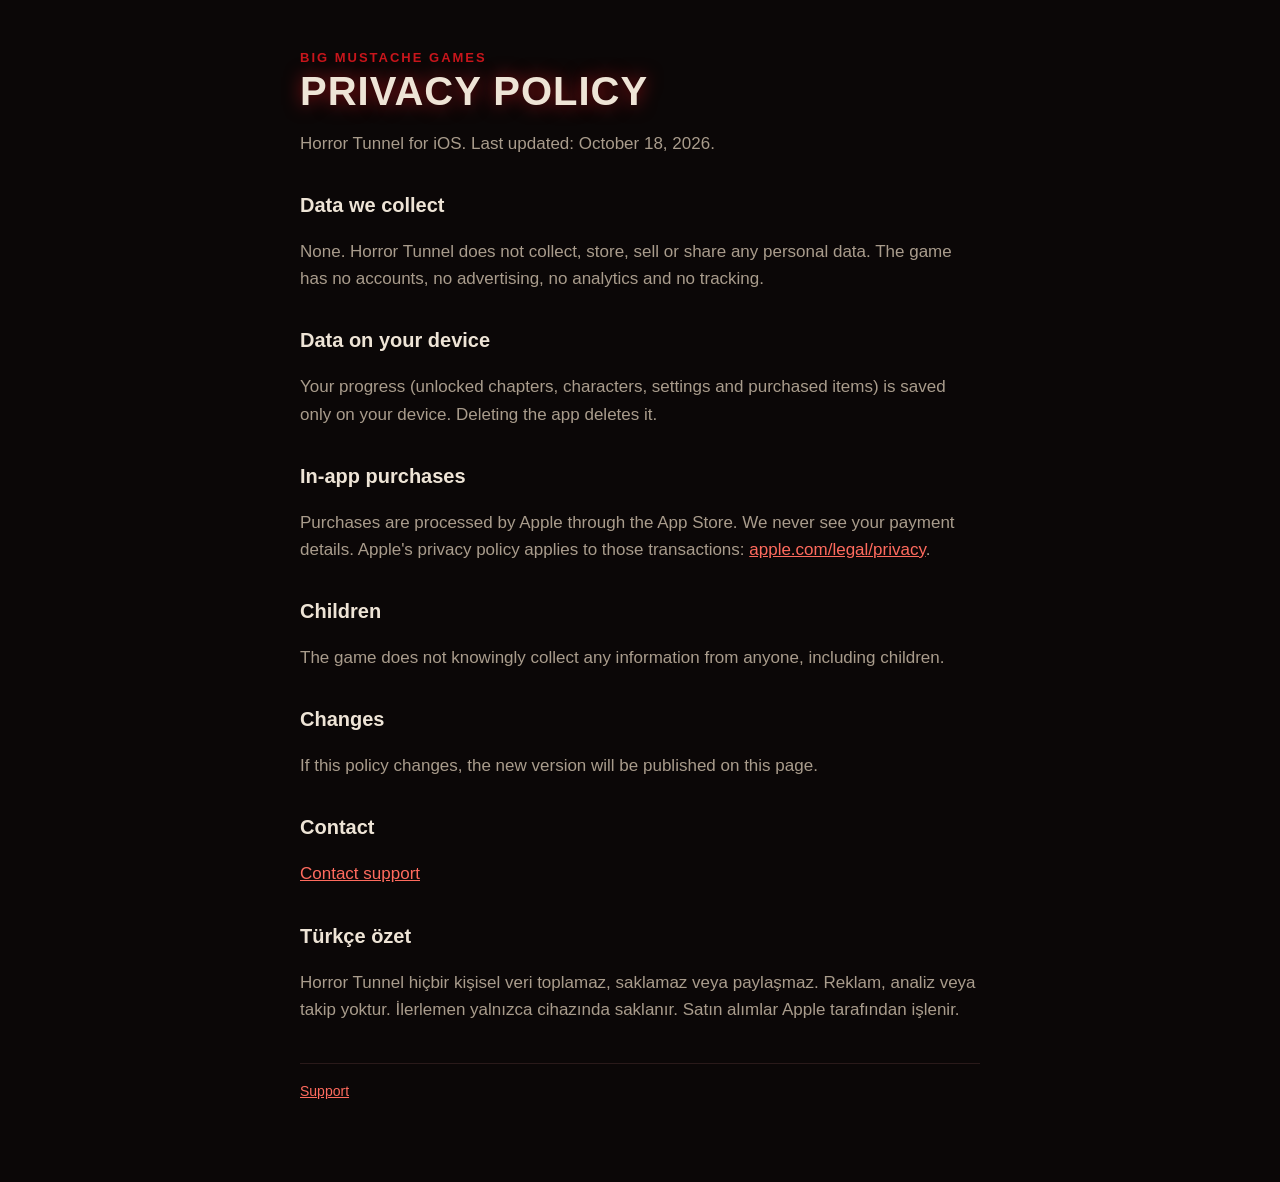
==== privacy.html @ 5620b80d "Horror Tunnel support and privacy pages" ====
<!doctype html><html lang="en"><head><meta charset="utf-8"><meta name="viewport" content="width=device-width,initial-scale=1"><title>Horror Tunnel - Privacy Policy</title><link rel="stylesheet" href="style.css"></head><body><main>
<div class="tag">Big Mustache Games</div><h1>PRIVACY POLICY</h1><p>Horror Tunnel for iOS. Last updated: October 18, 2026.</p>
<h2>Data we collect</h2><p>None. Horror Tunnel does not collect, store, sell or share any personal data. The game has no accounts, no advertising, no analytics and no tracking.</p>
<h2>Data on your device</h2><p>Your progress (unlocked chapters, characters, settings and purchased items) is saved only on your device. Deleting the app deletes it.</p>
<h2>In-app purchases</h2><p>Purchases are processed by Apple through the App Store. We never see your payment details. Apple's privacy policy applies to those transactions: <a href="https://www.apple.com/legal/privacy/">apple.com/legal/privacy</a>.</p>
<h2>Children</h2><p>The game does not knowingly collect any information from anyone, including children.</p>
<h2>Changes</h2><p>If this policy changes, the new version will be published on this page.</p>
<h2>Contact</h2><p><a href="https://github.com/bigmustachegame/horrortunnel-support/issues/new">Contact support</a></p>
<h2>Türkçe özet</h2><p>Horror Tunnel hiçbir kişisel veri toplamaz, saklamaz veya paylaşmaz. Reklam, analiz veya takip yoktur. İlerlemen yalnızca cihazında saklanır. Satın alımlar Apple tarafından işlenir.</p>
<nav><a href="index.html">Support</a></nav></main></body></html>
---- style.css ----
:root{--bg:#0b0707;--fg:#eee4d6;--dim:#a99c8c;--red:#c8161c}
*{box-sizing:border-box}body{margin:0;background:var(--bg);color:var(--fg);font:17px/1.6 -apple-system,BlinkMacSystemFont,"Segoe UI",Helvetica,Arial,sans-serif}
main{max-width:720px;margin:0 auto;padding:48px 20px 80px}
h1{font:800 40px/1.1 Impact,"Arial Narrow",sans-serif;letter-spacing:1px;margin:0 0 6px;color:var(--fg);text-shadow:0 0 18px rgba(200,22,28,.7)}
h2{font-size:20px;margin:32px 0 8px;color:var(--fg)}p,li{color:var(--dim)}a{color:#ff6b5e}
.tag{color:var(--red);font-weight:700;letter-spacing:2px;text-transform:uppercase;font-size:13px}
nav{margin-top:40px;border-top:1px solid #2a1a1a;padding-top:16px;font-size:14px}
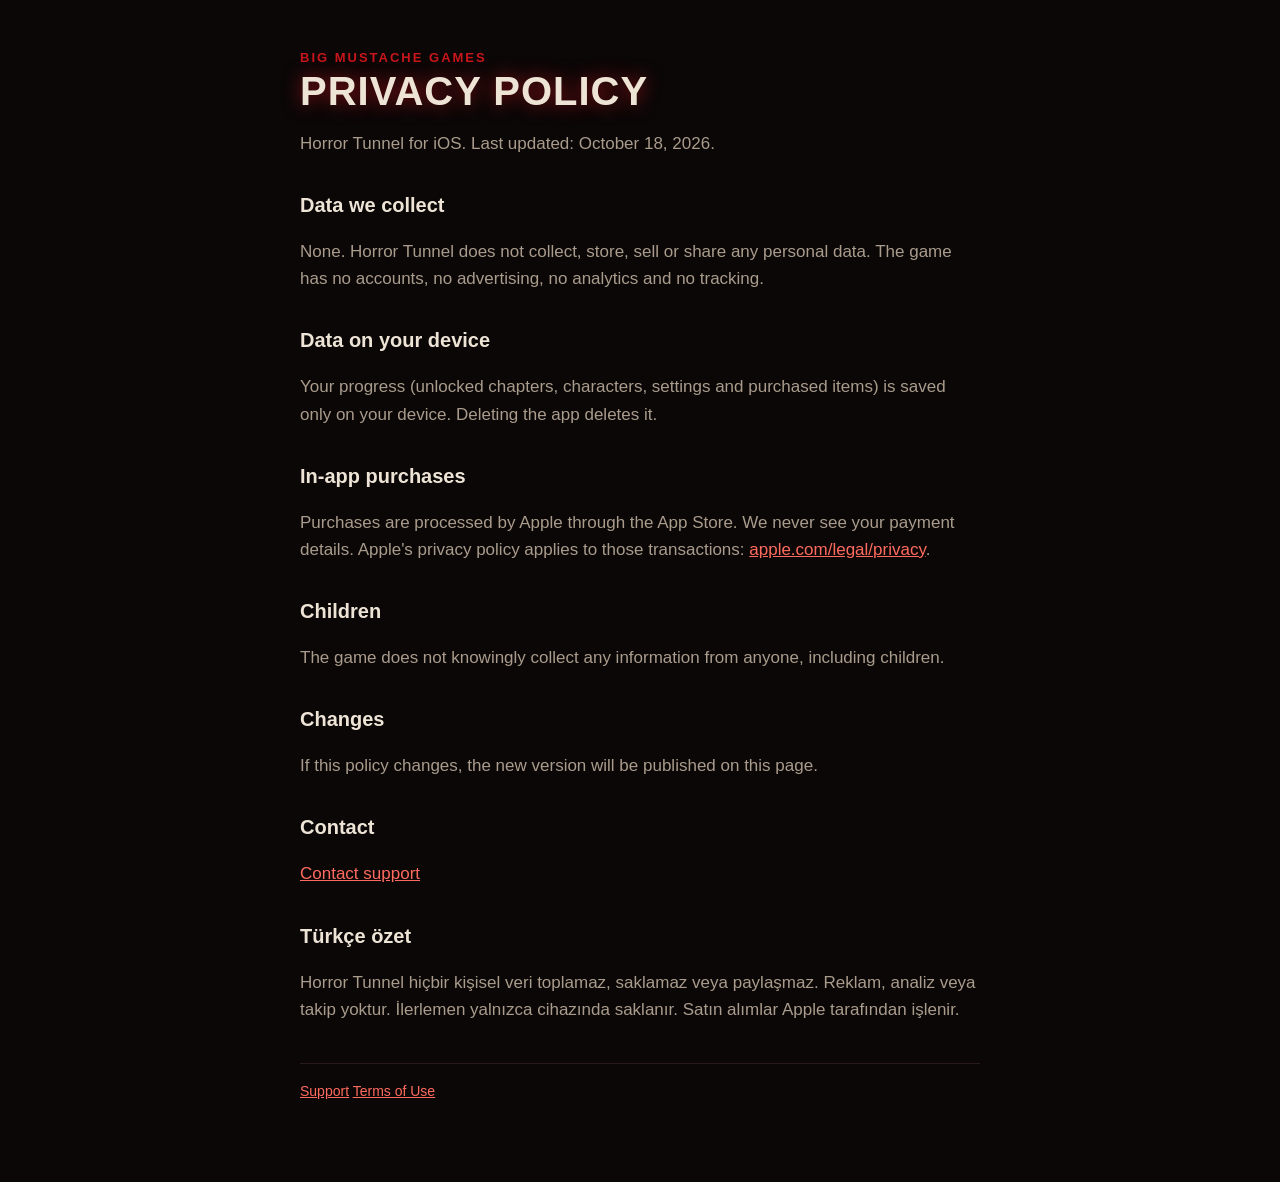
==== commit 1dc03ac0: "Add Terms of Use page and link it from the site" ====
--- a/privacy.html
+++ b/privacy.html
@@ -7,4 +7,4 @@
 <h2>Changes</h2><p>If this policy changes, the new version will be published on this page.</p>
 <h2>Contact</h2><p><a href="https://github.com/bigmustachegame/horrortunnel-support/issues/new">Contact support</a></p>
 <h2>Türkçe özet</h2><p>Horror Tunnel hiçbir kişisel veri toplamaz, saklamaz veya paylaşmaz. Reklam, analiz veya takip yoktur. İlerlemen yalnızca cihazında saklanır. Satın alımlar Apple tarafından işlenir.</p>
-<nav><a href="index.html">Support</a></nav></main></body></html>
+<nav><a href="index.html">Support</a> <a href="terms.html">Terms of Use</a></nav></main></body></html>
